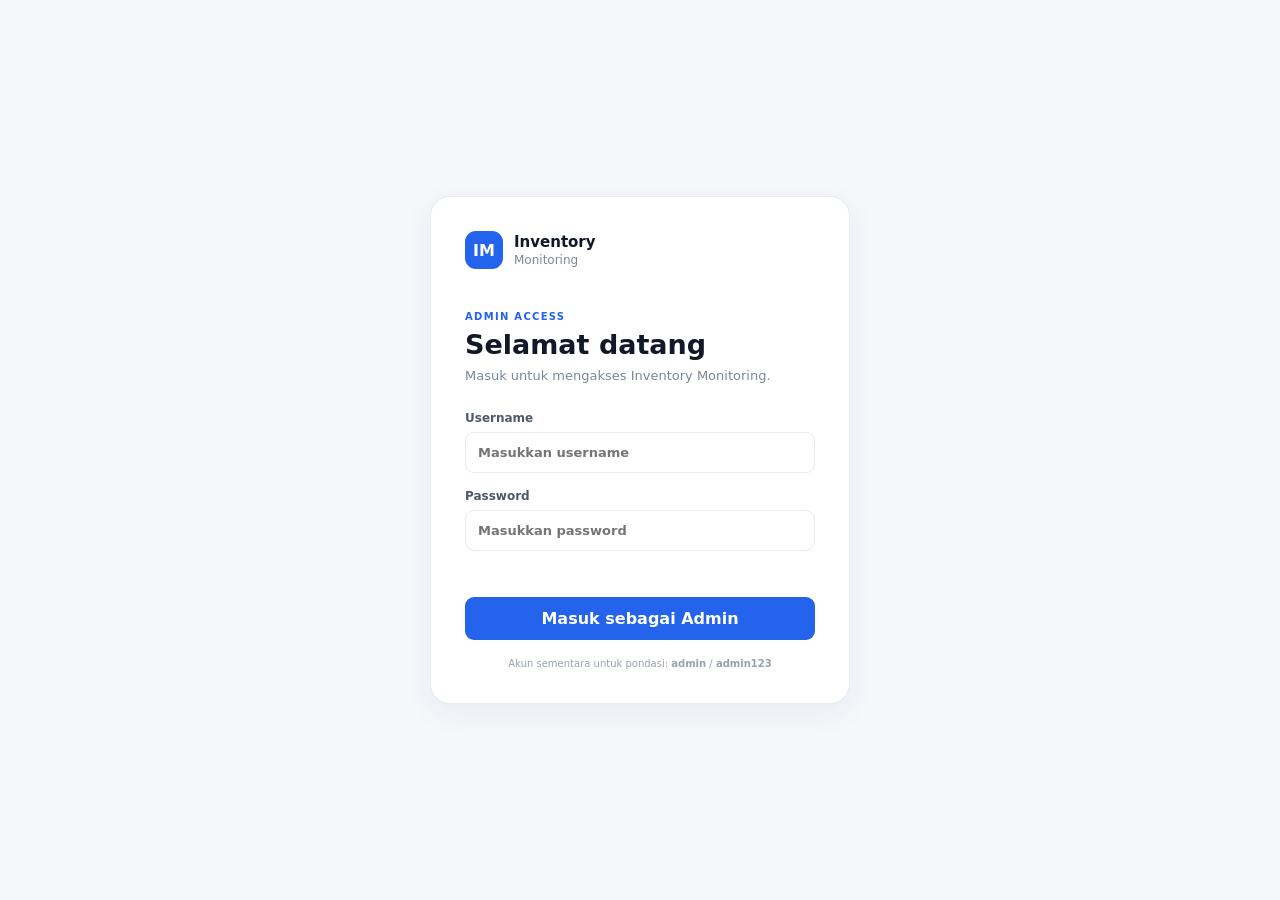
==== Magang3_Revisi_FOT_FOC_NonSFP_CRUD/login.html @ 9995af8d "Add files via upload" ====
<!DOCTYPE html>
<html lang="id">
<head>
  <meta charset="UTF-8">
  <meta name="viewport" content="width=device-width, initial-scale=1.0">
  <title>Login — Inventory Monitoring</title>
  <link rel="stylesheet" href="styles.css">
</head>
<body class="login-page">
  <div class="login-card">
    <div class="brand login-brand">
      <div class="brand-mark">IM</div>
      <div><strong>Inventory</strong><span>Monitoring</span></div>
    </div>
    <div class="login-title">
      <p class="eyebrow">ADMIN ACCESS</p>
      <h1>Selamat datang</h1>
      <p>Masuk untuk mengakses Inventory Monitoring.</p>
    </div>
    <form id="loginForm">
      <label>Username
        <input id="username" type="text" autocomplete="username" placeholder="Masukkan username" required>
      </label>
      <label>Password
        <input id="password" type="password" autocomplete="current-password" placeholder="Masukkan password" required>
      </label>
      <p id="loginError" class="login-error"></p>
      <button type="submit" class="primary-btn">Masuk sebagai Admin</button>
    </form>
    <p class="dev-note">Akun sementara untuk pondasi: <b>admin</b> / <b>admin123</b></p>
  </div>
  <script>
    const form = document.getElementById('loginForm');
    const error = document.getElementById('loginError');
    form.addEventListener('submit', (event) => {
      event.preventDefault();
      const username = document.getElementById('username').value.trim();
      const password = document.getElementById('password').value;
      if (username === 'admin' && password === 'admin123') {
        sessionStorage.setItem('magang3_admin_logged_in', 'true');
        window.location.href = 'index.html';
      } else {
        error.textContent = 'Username atau password salah.';
      }
    });
  </script>
</body>
</html>
---- Magang3_Revisi_FOT_FOC_NonSFP_CRUD/styles.css ----
:root {
  --bg: #f5f7fb;
  --surface: #ffffff;
  --text: #111827;
  --muted: #7c8799;
  --line: #e7ebf2;
  --primary: #2463eb;
  --primary-soft: #eef4ff;
  --danger: #d64545;
  --shadow: 0 8px 30px rgba(28, 43, 72, .06);
}

* { box-sizing: border-box; }

body {
  margin: 0;
  font-family: Inter, ui-sans-serif, system-ui, -apple-system, BlinkMacSystemFont, "Segoe UI", sans-serif;
  background: var(--bg);
  color: var(--text);
}

button, input, select { font: inherit; }

.app-shell { min-height: 100vh; display: flex; }

.sidebar {
  width: 250px;
  background: #fff;
  border-right: 1px solid var(--line);
  padding: 24px 16px;
  display: flex;
  flex-direction: column;
  position: fixed;
  inset: 0 auto 0 0;
}

.brand { display: flex; align-items: center; gap: 11px; }
.brand-mark {
  width: 38px; height: 38px; border-radius: 11px;
  display: grid; place-items: center;
  background: var(--primary); color: #fff; font-weight: 800;
}
.brand strong, .brand span { display: block; }
.brand strong { font-size: 15px; }
.brand span { color: var(--muted); font-size: 12px; margin-top: 2px; }

.nav { margin-top: 42px; display: grid; gap: 7px; }
.nav-item {
  border: 0; background: transparent; color: #657084;
  padding: 12px 14px; border-radius: 10px;
  text-align: left; cursor: pointer; font-weight: 600;
}
.nav-item span { width: 25px; display: inline-block; }
.nav-item:hover { background: #f6f8fc; color: var(--text); }
.nav-item.active { background: var(--primary-soft); color: var(--primary); }

.sidebar-bottom { margin-top: auto; display: grid; gap: 10px; }
.role-badge {
  text-align: center; padding: 7px; border-radius: 8px;
  background: #f6f8fc; color: #6f7b8e; font-size: 10px;
  letter-spacing: .12em; font-weight: 800;
}
.logout-btn {
  border: 1px solid var(--line); background: #fff; color: #657084;
  padding: 10px; border-radius: 9px; cursor: pointer;
}
.logout-btn:hover { color: var(--danger); border-color: #f0caca; }

.main-content { margin-left: 250px; width: calc(100% - 250px); padding: 28px 32px 50px; }
.topbar { display: flex; align-items: center; justify-content: space-between; margin-bottom: 28px; }
.eyebrow { margin: 0 0 7px; color: var(--primary); font-size: 10px; font-weight: 800; letter-spacing: .13em; }
h1, h2, h3, p { margin-top: 0; }
.topbar h1 { margin-bottom: 0; font-size: 25px; }
.profile { display: flex; align-items: center; gap: 10px; }
.profile span { display: block; color: var(--muted); font-size: 11px; margin-top: 2px; }
.avatar {
  width: 38px; height: 38px; border-radius: 50%;
  background: var(--primary-soft); color: var(--primary);
  display: grid; place-items: center; font-weight: 800;
}

.page { display: none; }
.active-page { display: block; }

.empty-dashboard {
  min-height: 520px; background: var(--surface); border: 1px solid var(--line);
  border-radius: 18px; box-shadow: var(--shadow);
  display: grid; place-items: center; align-content: center; text-align: center; padding: 30px;
}
.empty-icon {
  width: 58px; height: 58px; border-radius: 16px;
  background: var(--primary-soft); color: var(--primary);
  display: grid; place-items: center; font-size: 25px; margin-bottom: 18px;
}
.empty-dashboard h2 { margin-bottom: 8px; }
.empty-dashboard p { max-width: 500px; color: var(--muted); line-height: 1.6; margin: 0; }

.section-heading { display: flex; justify-content: space-between; align-items: end; gap: 20px; margin-bottom: 20px; }
.section-heading h2 { margin-bottom: 5px; font-size: 22px; }
.section-heading p:not(.eyebrow) { color: var(--muted); margin-bottom: 0; font-size: 13px; }
.data-status {
  background: #fff8e7; color: #9a6b00; border: 1px solid #f1dfae;
  padding: 8px 11px; border-radius: 8px; font-size: 11px; font-weight: 700;
}

.summary-grid { display: grid; grid-template-columns: repeat(4, 1fr); gap: 16px; margin-bottom: 18px; }
.summary-card {
  position: relative; overflow: hidden; background: #fff;
  border: 1px solid var(--line); border-radius: 15px; padding: 20px;
  box-shadow: var(--shadow);
}
.summary-card::after {
  content: ""; position: absolute; width: 85px; height: 85px;
  border-radius: 50%; background: #f3f6fb; right: -32px; bottom: -35px;
}
.summary-card span { color: #8993a5; font-size: 10px; font-weight: 800; letter-spacing: .1em; }
.summary-card strong { display: block; font-size: 29px; margin: 9px 0 4px; }
.summary-card small { color: var(--muted); font-size: 11px; }

.category-grid { display: grid; grid-template-columns: repeat(3, 1fr); gap: 16px; margin-bottom: 18px; }
.category-card, .stock-panel {
  background: #fff; border: 1px solid var(--line);
  border-radius: 15px; box-shadow: var(--shadow);
}
.category-card { padding: 20px; }
.card-header { display: flex; justify-content: space-between; align-items: start; }
.label { color: #8993a5; font-size: 9px; font-weight: 800; letter-spacing: .12em; }
.category-card h3 { margin: 5px 0 0; font-size: 18px; }
.category-icon {
  width: 34px; height: 34px; border-radius: 10px;
  display: grid; place-items: center;
  background: var(--primary-soft); color: var(--primary); font-weight: 800;
}
.category-value { font-size: 30px; font-weight: 800; margin-top: 24px; }
.category-card p { color: var(--muted); font-size: 11px; margin: 3px 0 0; }

.stock-panel { overflow: hidden; }
.panel-header { padding: 20px; display: flex; align-items: end; justify-content: space-between; gap: 20px; border-bottom: 1px solid var(--line); }
.panel-header h3 { margin: 5px 0 0; font-size: 17px; }
.filters { display: flex; gap: 8px; }
.filters input, .filters select {
  border: 1px solid var(--line); border-radius: 8px;
  padding: 9px 11px; background: #fff; outline: none; min-width: 190px; font-size: 12px;
}
.filters input:focus, .filters select:focus { border-color: #9db9f8; }
.table-wrap { overflow-x: auto; }
table { width: 100%; border-collapse: collapse; font-size: 12px; }
th, td { padding: 13px 15px; text-align: left; border-bottom: 1px solid #edf0f5; white-space: nowrap; }
th { color: #7c8799; font-size: 9px; letter-spacing: .08em; text-transform: uppercase; background: #fafbfc; }
td { color: #313b4d; }
.empty-row { text-align: center; color: var(--muted); padding: 40px; }

.login-page { min-height: 100vh; display: grid; place-items: center; padding: 24px; }
.login-card {
  width: min(420px, 100%); background: #fff; border: 1px solid var(--line);
  border-radius: 20px; box-shadow: var(--shadow); padding: 34px;
}
.login-brand { margin-bottom: 42px; }
.login-title h1 { margin-bottom: 8px; font-size: 27px; }
.login-title > p:last-child { color: var(--muted); font-size: 13px; margin-bottom: 28px; }
.login-card label { display: grid; gap: 7px; color: #4e596b; font-size: 12px; font-weight: 700; margin-bottom: 16px; }
.login-card input {
  border: 1px solid var(--line); border-radius: 9px; padding: 12px;
  outline: none; font-size: 13px;
}
.login-card input:focus { border-color: #9db9f8; }
.primary-btn {
  width: 100%; border: 0; border-radius: 9px; padding: 12px;
  background: var(--primary); color: #fff; cursor: pointer; font-weight: 700;
}
.primary-btn:hover { filter: brightness(.96); }
.login-error { color: var(--danger); font-size: 12px; min-height: 18px; }
.dev-note { margin: 18px 0 0; color: #98a1b0; font-size: 10px; text-align: center; }

@media (max-width: 1050px) {
  .summary-grid { grid-template-columns: repeat(2, 1fr); }
}
@media (max-width: 800px) {
  .sidebar { width: 210px; }
  .main-content { margin-left: 210px; width: calc(100% - 210px); padding: 20px; }
  .category-grid { grid-template-columns: 1fr; }
  .panel-header, .section-heading { align-items: stretch; flex-direction: column; }
  .filters { flex-direction: column; }
  .filters input, .filters select { width: 100%; }
}
@media (max-width: 560px) {
  .sidebar { position: static; width: 100%; height: auto; }
  .app-shell { display: block; }
  .main-content { margin-left: 0; width: 100%; }
  .nav { margin-top: 20px; }
  .summary-grid { grid-template-columns: 1fr; }
}


/* ============================================================
   MAGANG3 REVISION — TOPBAR / DETAIL / CRUD
   ============================================================ */

.topbar-left { min-width: 0; }
.topbar-actions {
  display: flex;
  align-items: center;
  gap: 10px;
  flex-shrink: 0;
}
.topbar-refresh-btn {
  display: inline-flex;
  align-items: center;
  justify-content: center;
  gap: 8px;
  min-height: 40px;
  padding: 0 14px;
  border: 1px solid #dbe4ef;
  border-radius: 10px;
  background: #fff;
  color: #195ed7;
  font-size: 13px;
  font-weight: 700;
  cursor: pointer;
  transition: .18s ease;
}
.topbar-refresh-btn:hover:not(:disabled) { background: #f5f8ff; border-color: #bfd1ee; transform: translateY(-1px); }
.topbar-refresh-btn:disabled { opacity: .55; cursor: not-allowed; }
.refresh-icon { display: inline-flex; font-size: 17px; line-height: 1; }
.topbar-refresh-btn.is-loading .refresh-icon { animation: inventory-spin .8s linear infinite; }
@keyframes inventory-spin { from { transform: rotate(0); } to { transform: rotate(360deg); } }
.updated-state {
  display: flex;
  align-items: center;
  gap: 8px;
  min-height: 40px;
  padding: 0 11px;
  border: 1px solid #e4eaf2;
  border-radius: 10px;
  background: #fbfcfe;
  color: #73839a;
  font-size: 11px;
  white-space: nowrap;
}
.status-dot { width: 7px; height: 7px; border-radius: 50%; background: #25ae68; box-shadow: 0 0 0 4px rgba(37,174,104,.10); }
.status-dot.offline { background: #df4f4f; box-shadow: 0 0 0 4px rgba(223,79,79,.10); }

/* Detail modal */
.detail-overlay, #detailModal {
  position: fixed;
  inset: 0;
  z-index: 1000;
  display: none;
  align-items: center;
  justify-content: center;
  padding: 22px;
  background: rgba(15, 23, 42, .42);
}
#detailModal.show, .detail-overlay.show { display: flex; }
.modal-box {
  width: min(900px, 100%);
  max-height: min(88vh, 850px);
  overflow: auto;
  background: #fff;
  border: 1px solid #e3e9f1;
  border-radius: 18px;
  box-shadow: 0 18px 60px rgba(15,23,42,.18);
  padding: 22px;
}
.detail-header { display: flex; align-items: flex-start; justify-content: space-between; gap: 16px; margin-bottom: 18px; }
.detail-label { display: block; color: #7d8da2; font-size: 9px; font-weight: 800; letter-spacing: .1em; text-transform: uppercase; }
.detail-header h3 { margin: 5px 0 0; color: #26374f; font-size: 19px; word-break: break-word; }
.modal-close {
  border: 0; background: #f5f7fb; color: #6e7c8f;
  width: 34px; height: 34px; border-radius: 9px;
  cursor: pointer; font-size: 20px; line-height: 1;
}
.detail-grid { display: grid; grid-template-columns: repeat(2, minmax(0,1fr)); gap: 10px; }
.detail-item {
  display: grid; gap: 6px; padding: 12px;
  border: 1px solid #edf1f5; border-radius: 10px; background: #fbfcfe;
}
.detail-item span { color: #7a899c; font-size: 10px; font-weight: 700; }
.detail-item strong { color: #2f4056; font-size: 12px; word-break: break-word; white-space: pre-wrap; }
.detail-item input, .detail-item select {
  width: 100%; min-height: 36px; border: 1px solid #dce4ed; border-radius: 8px;
  padding: 0 10px; background: #fff; color: #27384e; outline: none; font-size: 12px;
}
.detail-item input:focus, .detail-item select:focus { border-color: #8fb0ef; box-shadow: 0 0 0 3px rgba(37,99,235,.08); }
.detail-wide { grid-column: 1 / -1; }
.serial-section { margin-top: 20px; }
.serial-section-header { display: flex; align-items: center; justify-content: space-between; gap: 15px; margin-bottom: 9px; }
.serial-section-header h4 { margin: 3px 0 0; color: #33465e; font-size: 13px; }
.serial-count { padding: 6px 8px; border-radius: 8px; background: #f5f8ff; color: #2463d6; font-size: 10px; font-weight: 800; }
.serial-list { display: grid; gap: 7px; max-height: 240px; overflow: auto; }
.serial-row {
  display: grid; grid-template-columns: 28px minmax(0,1fr); gap: 8px; align-items: center;
  padding: 9px 10px; border: 1px solid #edf1f5; border-radius: 9px; background: #fff;
}
.serial-row span { width: 22px; height: 22px; display: grid; place-items: center; border-radius: 7px; background: #f4f7fb; color: #8a98aa; font-size: 9px; font-weight: 800; }
.serial-row strong { color: #32445d; font-size: 11px; word-break: break-all; }
.no-serial { color: #8b99aa; font-size: 11px; padding: 11px 0; }
.detail-source-row { min-height: 52px; }
.detail-action-btn, .modal-primary-btn {
  border: 1px solid #d8e3f3; background: #f6f9ff; color: #2463d6;
  min-height: 33px; padding: 0 10px; border-radius: 8px; cursor: pointer;
  font-size: 10px; font-weight: 800;
}
.detail-action-btn:hover { background: #edf4ff; }
.detail-edit-btn { background: #edf5ff; border-color: #cadcff; color: #1f61d8; }
.detail-delete-btn { background: #fff4f4; border-color: #f1cccc; color: #c23d3d; }
.detail-decrease-btn { background: #f3f8ff; border-color: #cfe0f8; color: #275fb8; }
.error-box { display: grid; gap: 10px; padding: 18px; border-radius: 12px; border: 1px solid #f0d0d0; background: #fff7f7; }
.error-icon { font-size: 24px; }
.external-disabled { opacity: .72; }

@media (max-width: 820px) {
  .topbar { align-items: flex-start; gap: 15px; }
  .topbar-actions { flex-wrap: wrap; justify-content: flex-end; }
  .detail-grid { grid-template-columns: 1fr; }
  .detail-wide { grid-column: auto; }
}
@media (max-width: 560px) {
  .topbar { flex-direction: column; }
  .topbar-actions { width: 100%; justify-content: flex-start; }
  .updated-state { flex: 1; }
  .modal-box { padding: 16px; }
}
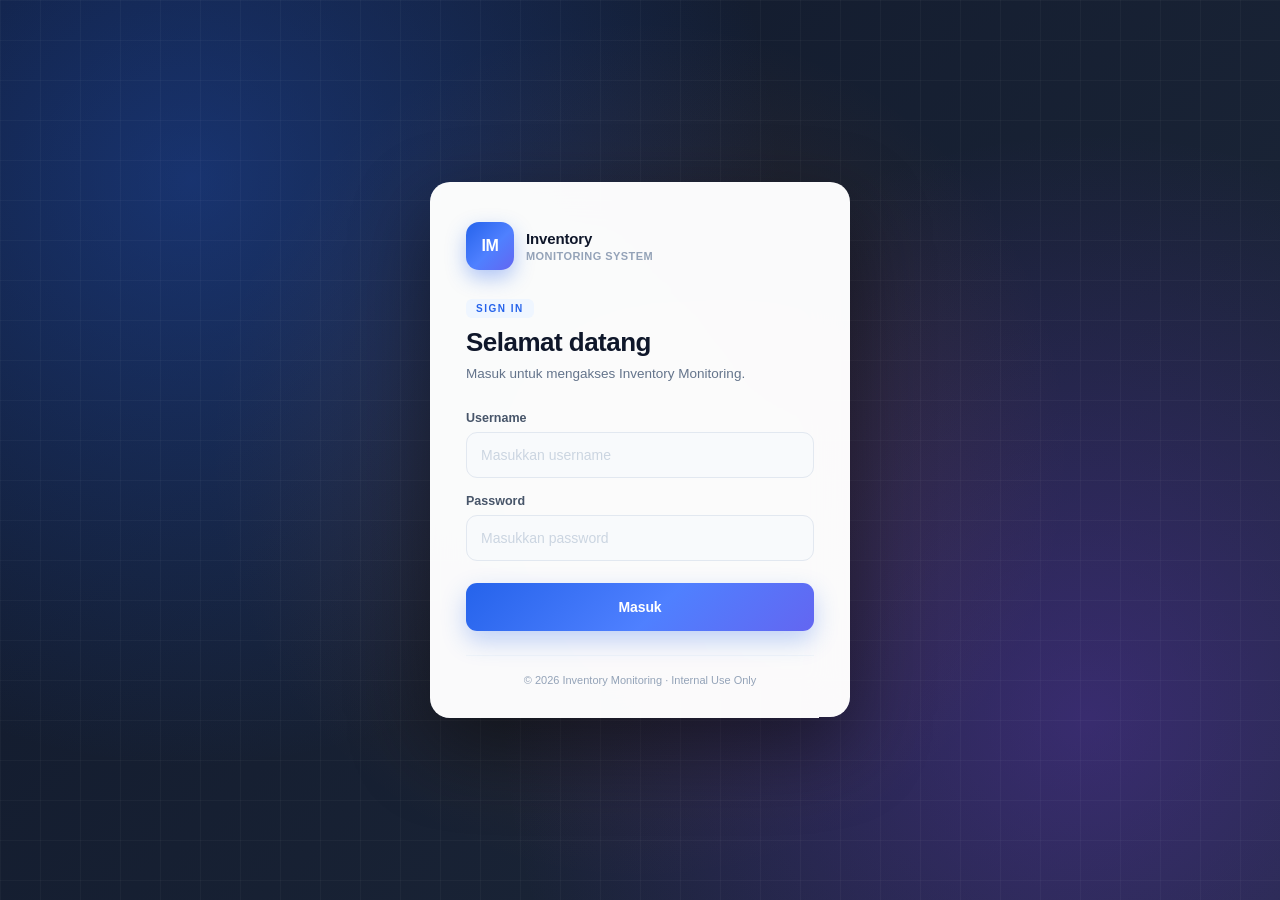
==== commit a137379e: "Add files via upload" ====
--- a/Magang3_Revisi_FOT_FOC_NonSFP_CRUD/login.html
+++ b/Magang3_Revisi_FOT_FOC_NonSFP_CRUD/login.html
@@ -4,45 +4,448 @@
   <meta charset="UTF-8">
   <meta name="viewport" content="width=device-width, initial-scale=1.0">
   <title>Login — Inventory Monitoring</title>
-  <link rel="stylesheet" href="styles.css">
+  <style>
+    *, *::before, *::after { box-sizing: border-box; margin: 0; padding: 0; }
+
+    html, body { height: 100%; }
+
+    body {
+      font-family: -apple-system, BlinkMacSystemFont, 'Segoe UI', Roboto, 'Helvetica Neue', Arial, sans-serif;
+      -webkit-font-smoothing: antialiased;
+      background: #0f172a;
+      color: #1a1a2e;
+      min-height: 100vh;
+      display: flex;
+      align-items: center;
+      justify-content: center;
+      padding: 20px;
+      position: relative;
+      overflow: hidden;
+    }
+
+    body::before {
+      content: '';
+      position: fixed;
+      inset: 0;
+      background:
+        radial-gradient(circle at 15% 20%, rgba(37, 99, 235, 0.35) 0%, transparent 45%),
+        radial-gradient(circle at 85% 80%, rgba(124, 58, 237, 0.30) 0%, transparent 45%),
+        radial-gradient(circle at 50% 50%, rgba(234, 115, 23, 0.15) 0%, transparent 55%),
+        linear-gradient(135deg, #0f172a 0%, #1e293b 100%);
+      z-index: -2;
+    }
+
+    body::after {
+      content: '';
+      position: fixed;
+      inset: 0;
+      background-image:
+        linear-gradient(rgba(255,255,255,0.03) 1px, transparent 1px),
+        linear-gradient(90deg, rgba(255,255,255,0.03) 1px, transparent 1px);
+      background-size: 40px 40px;
+      z-index: -1;
+    }
+
+    .login-card {
+      width: 100%;
+      max-width: 420px;
+      background: rgba(255, 255, 255, 0.98);
+      backdrop-filter: blur(20px);
+      border-radius: 20px;
+      padding: 40px 36px 32px;
+      box-shadow:
+        0 30px 80px rgba(0, 0, 0, 0.45),
+        0 0 0 1px rgba(255, 255, 255, 0.08) inset;
+      position: relative;
+      animation: cardIn 0.55s cubic-bezier(0.22, 1, 0.36, 1);
+    }
+
+    @keyframes cardIn {
+      from { opacity: 0; transform: translateY(20px) scale(0.98); }
+      to   { opacity: 1; transform: translateY(0) scale(1); }
+    }
+
+    .login-brand {
+      display: flex;
+      align-items: center;
+      gap: 12px;
+      margin-bottom: 28px;
+    }
+
+    .brand-mark {
+      width: 48px;
+      height: 48px;
+      background: linear-gradient(135deg, #2563eb 0%, #4f80ff 55%, #6366f1 100%);
+      color: #fff;
+      border-radius: 13px;
+      display: flex;
+      align-items: center;
+      justify-content: center;
+      font-weight: 800;
+      font-size: 16px;
+      letter-spacing: -0.02em;
+      box-shadow: 0 8px 20px rgba(37, 99, 235, 0.35);
+      flex-shrink: 0;
+    }
+
+    .brand-text strong {
+      display: block;
+      font-size: 15px;
+      font-weight: 800;
+      color: #0f172a;
+      letter-spacing: -0.01em;
+      line-height: 1.2;
+    }
+
+    .brand-text span {
+      display: block;
+      font-size: 11px;
+      font-weight: 600;
+      color: #94a3b8;
+      letter-spacing: 0.04em;
+      margin-top: 2px;
+    }
+
+    .login-title { margin-bottom: 26px; }
+
+    .login-title .eyebrow {
+      display: inline-block;
+      font-size: 10px;
+      font-weight: 800;
+      letter-spacing: 0.15em;
+      color: #2563eb;
+      text-transform: uppercase;
+      background: #eff6ff;
+      padding: 4px 10px;
+      border-radius: 6px;
+      margin-bottom: 10px;
+    }
+
+    .login-title h1 {
+      font-size: 26px;
+      font-weight: 800;
+      color: #0f172a;
+      letter-spacing: -0.02em;
+      line-height: 1.15;
+      margin-bottom: 6px;
+    }
+
+    .login-title p {
+      font-size: 13.5px;
+      color: #64748b;
+      line-height: 1.5;
+    }
+
+    form {
+      display: flex;
+      flex-direction: column;
+      gap: 16px;
+    }
+
+    label {
+      display: block;
+      font-size: 12.5px;
+      font-weight: 600;
+      color: #334155;
+    }
+
+    label > span {
+      display: block;
+      margin-bottom: 7px;
+      color: #475569;
+    }
+
+    input {
+      width: 100%;
+      height: 46px;
+      padding: 0 14px;
+      border: 1.5px solid #e2e8f0;
+      border-radius: 11px;
+      background: #f8fafc;
+      font: inherit;
+      font-size: 14px;
+      font-weight: 500;
+      color: #0f172a;
+      outline: none;
+      transition: all 0.18s ease;
+    }
+
+    input::placeholder { color: #cbd5e1; font-weight: 400; }
+    input:hover { border-color: #cbd5e1; background: #fff; }
+    input:focus {
+      border-color: #2563eb;
+      background: #fff;
+      box-shadow: 0 0 0 4px rgba(37, 99, 235, 0.12);
+    }
+
+    .login-error {
+      display: none;
+      padding: 11px 14px;
+      background: #fef2f2;
+      border: 1px solid #fecaca;
+      border-radius: 10px;
+      color: #dc2626;
+      font-size: 12.5px;
+      font-weight: 600;
+      line-height: 1.4;
+      animation: shake 0.35s ease;
+    }
+
+    .login-error.show { display: block; }
+
+    @keyframes shake {
+      0%, 100% { transform: translateX(0); }
+      25% { transform: translateX(-5px); }
+      75% { transform: translateX(5px); }
+    }
+
+    .primary-btn {
+      width: 100%;
+      height: 48px;
+      margin-top: 6px;
+      border: none;
+      border-radius: 11px;
+      background: linear-gradient(135deg, #2563eb 0%, #4f80ff 55%, #6366f1 100%);
+      color: #fff;
+      font: inherit;
+      font-size: 14px;
+      font-weight: 700;
+      letter-spacing: -0.01em;
+      cursor: pointer;
+      transition: all 0.2s ease;
+      box-shadow: 0 10px 24px rgba(37, 99, 235, 0.28);
+      position: relative;
+      overflow: hidden;
+    }
+
+    .primary-btn:hover:not(:disabled) {
+      transform: translateY(-1px);
+      box-shadow: 0 14px 30px rgba(37, 99, 235, 0.38);
+    }
+
+    .primary-btn:active:not(:disabled) {
+      transform: translateY(0);
+      box-shadow: 0 6px 16px rgba(37, 99, 235, 0.3);
+    }
+
+    .primary-btn:disabled { opacity: 0.65; cursor: not-allowed; transform: none; }
+    .primary-btn.loading { color: transparent; }
+
+    .primary-btn.loading::after {
+      content: '';
+      position: absolute;
+      top: 50%; left: 50%;
+      width: 20px; height: 20px;
+      margin: -10px 0 0 -10px;
+      border: 2.5px solid rgba(255,255,255,0.35);
+      border-top-color: #fff;
+      border-radius: 50%;
+      animation: spin 0.7s linear infinite;
+    }
+
+    @keyframes spin { to { transform: rotate(360deg); } }
+
+    .login-footer {
+      margin-top: 24px;
+      padding-top: 18px;
+      border-top: 1px solid #f1f5f9;
+      text-align: center;
+      font-size: 11px;
+      color: #94a3b8;
+      font-weight: 500;
+    }
+
+    .login-footer strong { color: #475569; font-weight: 700; }
+
+    @media (max-width: 480px) {
+      .login-card { padding: 32px 24px 26px; border-radius: 18px; }
+      .login-title h1 { font-size: 22px; }
+      .brand-mark { width: 44px; height: 44px; font-size: 15px; }
+    }
+  </style>
 </head>
-<body class="login-page">
+<body>
   <div class="login-card">
-    <div class="brand login-brand">
+    <div class="login-brand">
       <div class="brand-mark">IM</div>
-      <div><strong>Inventory</strong><span>Monitoring</span></div>
+      <div class="brand-text">
+        <strong>Inventory</strong>
+        <span>MONITORING SYSTEM</span>
+      </div>
     </div>
+
     <div class="login-title">
-      <p class="eyebrow">ADMIN ACCESS</p>
+      <span class="eyebrow">Sign In</span>
       <h1>Selamat datang</h1>
       <p>Masuk untuk mengakses Inventory Monitoring.</p>
     </div>
-    <form id="loginForm">
-      <label>Username
+
+    <form id="loginForm" autocomplete="on">
+      <label>
+        <span>Username</span>
         <input id="username" type="text" autocomplete="username" placeholder="Masukkan username" required>
       </label>
-      <label>Password
+      <label>
+        <span>Password</span>
         <input id="password" type="password" autocomplete="current-password" placeholder="Masukkan password" required>
       </label>
       <p id="loginError" class="login-error"></p>
-      <button type="submit" class="primary-btn">Masuk sebagai Admin</button>
+      <button type="submit" class="primary-btn" id="loginBtn">Masuk</button>
     </form>
-    <p class="dev-note">Akun sementara untuk pondasi: <b>admin</b> / <b>admin123</b></p>
+
+    <div class="login-footer">
+      &copy; <span id="year"></span> Inventory Monitoring &middot; Internal Use Only
+    </div>
   </div>
+
   <script>
+    /* ============================================================
+       KONFIGURASI
+       ============================================================ */
+    const INTERNAL_API_URL = "https://script.google.com/macros/s/AKfycbwtyMixbr4h1RSFmihFQACX_eRcL_eLpC1iOUnP8EZBAcjl3Kw3THPkbR3avTh5_KSsjQ/exec";
+
+    document.getElementById('year').textContent = new Date().getFullYear();
+
     const form = document.getElementById('loginForm');
-    const error = document.getElementById('loginError');
-    form.addEventListener('submit', (event) => {
-      event.preventDefault();
+    const errorEl = document.getElementById('loginError');
+    const btn = document.getElementById('loginBtn');
+
+    /* ============================================================
+       CEK SESSION — Kalau sudah login, langsung redirect ke index.html
+       ============================================================ */
+    if (localStorage.getItem('inventory_logged_in') === 'true') {
+      window.location.href = 'index.html';
+    }
+
+    function showError(msg) {
+      errorEl.textContent = msg;
+      errorEl.classList.add('show');
+      errorEl.style.animation = 'none';
+      void errorEl.offsetWidth;
+      errorEl.style.animation = '';
+    }
+
+    function hideError() {
+      errorEl.classList.remove('show');
+      errorEl.textContent = '';
+    }
+
+    /* ============================================================
+       DETEKSI ROLE
+       Prioritas:
+       1. Dari API (kalau ada field `role` di response)
+       2. Fallback: dari username (kalau mengandung "admin" → admin, else → user)
+       ============================================================ */
+    function detectRole(apiRes, username) {
+      // 1. Cek dari response API
+      if (apiRes && apiRes.role) {
+        const r = String(apiRes.role).toLowerCase().trim();
+        if (r === 'admin' || r === 'user') return r;
+      }
+
+      // 2. Fallback dari username
+      const u = String(username || '').toLowerCase();
+      if (u.includes('admin')) return 'admin';
+      return 'user';
+    }
+
+    /* ============================================================
+       SUBMIT LOGIN
+       ============================================================ */
+    form.addEventListener('submit', async function (ev) {
+      ev.preventDefault();
+      hideError();
+      btn.disabled = true;
+      btn.classList.add('loading');
+
       const username = document.getElementById('username').value.trim();
       const password = document.getElementById('password').value;
-      if (username === 'admin' && password === 'admin123') {
-        sessionStorage.setItem('magang3_admin_logged_in', 'true');
-        window.location.href = 'index.html';
-      } else {
-        error.textContent = 'Username atau password salah.';
+
+      try {
+        const res = await loginViaApi(username, password);
+
+        if (res && res.success) {
+          const role = detectRole(res, username);
+
+          /* ---- SIMPAN SESSION (sessionStorage untuk app.js) ---- */
+          sessionStorage.setItem('magang3_admin_logged_in', 'true');
+          sessionStorage.setItem('magang3_admin_token', res.token || '');
+          sessionStorage.setItem('magang3_admin_username', res.username || username);
+          sessionStorage.setItem('magang3_admin_role', role);
+
+          /* ---- SIMPAN SESSION (localStorage untuk index.html baru) ---- */
+          localStorage.setItem('inventory_logged_in', 'true');
+          localStorage.setItem('inventory_role', role);
+          localStorage.setItem('inventory_username', res.username || username);
+          localStorage.setItem('inventory_name', res.name || (role === 'admin' ? 'Admin' : 'User'));
+          localStorage.setItem('inventory_token', res.token || '');
+
+          /* ---- REDIRECT ke dashboard ---- */
+          window.location.href = 'index.html';
+          return;
+        } else {
+          showError((res && res.error) || 'Username atau password salah.');
+        }
+      } catch (err) {
+        showError('Server tidak dapat dihubungi. Coba lagi.');
+        console.error(err);
+      } finally {
+        btn.disabled = false;
+        btn.classList.remove('loading');
       }
     });
+
+    /* ============================================================
+       LOGIN VIA API (JSONP — Google Apps Script)
+       ============================================================ */
+    function loginViaApi(username, password) {
+      return new Promise(function (resolve, reject) {
+        const cb = 'loginCb_' + Date.now() + '_' + Math.floor(Math.random() * 9999);
+        const sid = 'loginScript_' + Date.now();
+        let done = false;
+
+        const cleanup = function () {
+          try { delete window[cb]; } catch (e) {}
+          const s = document.getElementById(sid); if (s) s.remove();
+        };
+
+        const timer = setTimeout(function () {
+          if (done) return;
+          done = true;
+          cleanup();
+          reject(new Error('Timeout'));
+        }, 15000);
+
+        window[cb] = function (data) {
+          if (done) return;
+          done = true;
+          clearTimeout(timer);
+          cleanup();
+          resolve(data);
+        };
+
+        const url = INTERNAL_API_URL +
+          (INTERNAL_API_URL.includes('?') ? '&' : '?') +
+          'action=login' +
+          '&username=' + encodeURIComponent(username) +
+          '&password=' + encodeURIComponent(password) +
+          '&callback=' + encodeURIComponent(cb) +
+          '&t=' + Date.now();
+
+        const script = document.createElement('script');
+        script.id = sid;
+        script.async = true;
+        script.src = url;
+        script.onerror = function () {
+          if (done) return;
+          done = true;
+          clearTimeout(timer);
+          cleanup();
+          reject(new Error('Network error'));
+        };
+        document.body.appendChild(script);
+      });
+    }
   </script>
 </body>
-</html>
+</html>
